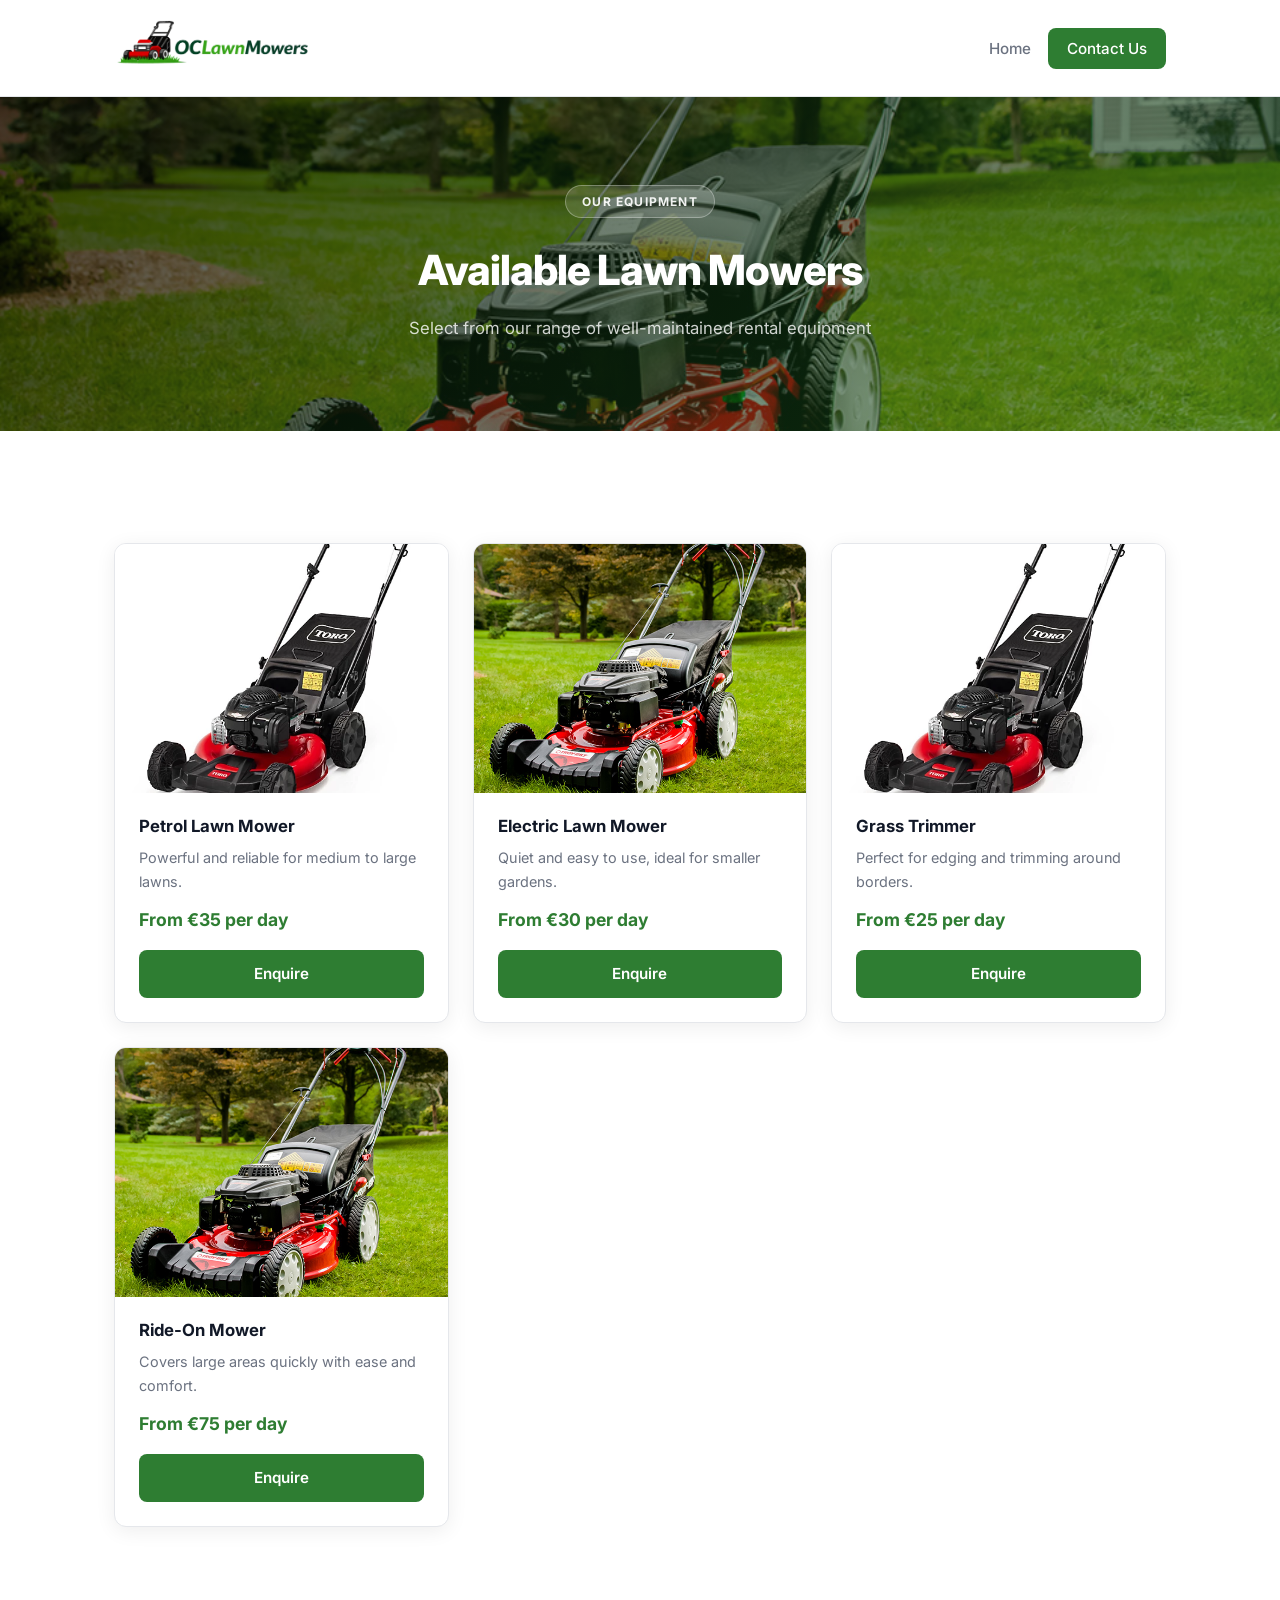
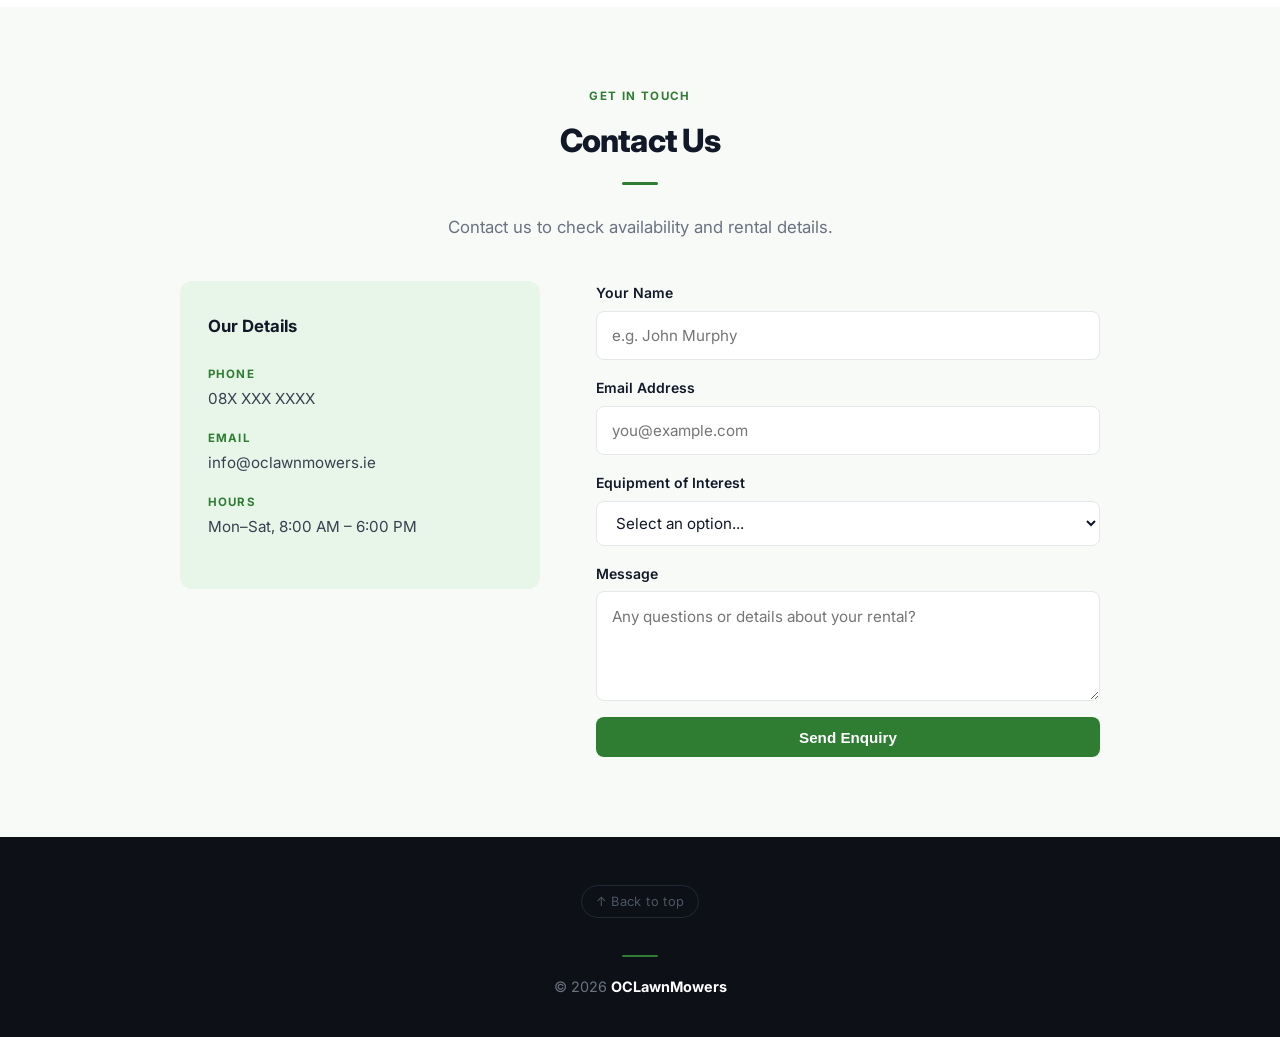
==== rentals.html @ d9d340d7 "Improve site design and rentals page UX" ====
<!DOCTYPE html>
<html lang="en">
  <head>
    <meta charset="UTF-8" />
    <meta name="viewport" content="width=device-width, initial-scale=1.0" />
    <title>Rentals | OCLawnMowers</title>
    <link rel="preconnect" href="https://fonts.googleapis.com" />
    <link rel="preconnect" href="https://fonts.gstatic.com" crossorigin />
    <link href="https://fonts.googleapis.com/css2?family=Inter:wght@400;500;600;700;800&display=swap" rel="stylesheet" />
    <link rel="stylesheet" href="style.css" />
  </head>
  <body>
    <!-- NAV -->
    <nav class="top-nav">
      <div class="nav-container">
        <div class="logo">
          <a href="index.html"><img src="images/logo.png" alt="OCLawnMowers" /></a>
        </div>
        <div class="nav-links">
          <a href="index.html">Home</a>
          <a href="#contact" class="btn nav-btn">Contact Us</a>
        </div>
        <button class="hamburger" aria-label="Toggle menu">
          <span></span>
          <span></span>
          <span></span>
        </button>
      </div>
    </nav>

    <!-- PAGE HEADER -->
    <section class="page-header">
      <span class="hero-badge">Our Equipment</span>
      <h1>Available Lawn Mowers</h1>
      <p>Select from our range of well-maintained rental equipment</p>
    </section>

    <!-- RENTAL GRID -->
    <section class="section">
      <div class="grid rentals-grid">
        <div class="card rental-card">
          <img src="images/2.jpg" alt="Petrol Lawn Mower" />
          <div class="rental-card-body">
            <h3>Petrol Lawn Mower</h3>
            <p class="rental-card-desc">Powerful and reliable for medium to large lawns.</p>
            <p class="rental-price">From €35 per day</p>
            <a href="#contact" class="btn primary full">Enquire</a>
          </div>
        </div>

        <div class="card rental-card">
          <img src="images/1.jpg" alt="Electric Lawn Mower" />
          <div class="rental-card-body">
            <h3>Electric Lawn Mower</h3>
            <p class="rental-card-desc">Quiet and easy to use, ideal for smaller gardens.</p>
            <p class="rental-price">From €30 per day</p>
            <a href="#contact" class="btn primary full">Enquire</a>
          </div>
        </div>

        <div class="card rental-card">
          <img src="images/2.jpg" alt="Grass Trimmer" />
          <div class="rental-card-body">
            <h3>Grass Trimmer</h3>
            <p class="rental-card-desc">Perfect for edging and trimming around borders.</p>
            <p class="rental-price">From €25 per day</p>
            <a href="#contact" class="btn primary full">Enquire</a>
          </div>
        </div>

        <div class="card rental-card">
          <img src="images/1.jpg" alt="Ride-On Mower" />
          <div class="rental-card-body">
            <h3>Ride-On Mower</h3>
            <p class="rental-card-desc">Covers large areas quickly with ease and comfort.</p>
            <p class="rental-price">From €75 per day</p>
            <a href="#contact" class="btn primary full">Enquire</a>
          </div>
        </div>
      </div>
    </section>

    <!-- CONTACT -->
    <div class="bg-light">
      <section class="section" id="contact">
        <span class="section-label">Get In Touch</span>
        <h2>Contact Us</h2>
        <div class="section-divider"></div>
        <p class="section-text">
          Contact us to check availability and rental details.
        </p>

        <div class="contact-grid">
          <div class="contact-info-block">
            <h3>Our Details</h3>
            <div class="contact-info-item">
              <strong>Phone</strong>
              <span>08X XXX XXXX</span>
            </div>
            <div class="contact-info-item">
              <strong>Email</strong>
              <span>info@oclawnmowers.ie</span>
            </div>
            <div class="contact-info-item">
              <strong>Hours</strong>
              <span>Mon–Sat, 8:00 AM – 6:00 PM</span>
            </div>
          </div>

          <form class="contact-form" action="#" method="post">
            <div class="form-group">
              <label for="name">Your Name</label>
              <input type="text" id="name" name="name" placeholder="e.g. John Murphy" required />
            </div>
            <div class="form-group">
              <label for="email">Email Address</label>
              <input type="email" id="email" name="email" placeholder="you@example.com" required />
            </div>
            <div class="form-group">
              <label for="equipment">Equipment of Interest</label>
              <select id="equipment" name="equipment">
                <option value="">Select an option...</option>
                <option>Petrol Lawn Mower</option>
                <option>Electric Lawn Mower</option>
                <option>Grass Trimmer</option>
                <option>Ride-On Mower</option>
              </select>
            </div>
            <div class="form-group">
              <label for="message">Message</label>
              <textarea id="message" name="message" placeholder="Any questions or details about your rental?"></textarea>
            </div>
            <button type="submit" class="btn primary">Send Enquiry</button>
          </form>
        </div>
      </section>
    </div>

    <!-- FOOTER -->
    <footer class="footer">
      <a href="#" class="footer-top-link">↑ Back to top</a>
      <div class="footer-divider"></div>
      <p>© 2026 <strong>OCLawnMowers</strong></p>
    </footer>

    <script src="script.js"></script>
  </body>
</html>
---- style.css ----
/* =========================
   RESET & BASE
========================= */
* {
  margin: 0;
  padding: 0;
  box-sizing: border-box;
}

html {
  scroll-behavior: smooth;
}

body {
  font-family: 'Inter', system-ui, -apple-system, BlinkMacSystemFont,
    "Segoe UI", Roboto, Helvetica, Arial, sans-serif;
  color: #374151;
  line-height: 1.65;
  background: #ffffff;
  -webkit-font-smoothing: antialiased;
}

/* =========================
   VARIABLES
========================= */
:root {
  --green: #2e7d32;
  --green-dark: #1b5e20;
  --green-light: #e8f5e9;
  --dark: #111827;
  --body: #374151;
  --gray: #6b7280;
  --light: #f7faf7;
  --border: #e5e7eb;
  --radius: 12px;
  --shadow: 0 4px 20px rgba(0, 0, 0, 0.07);
  --shadow-lg: 0 12px 40px rgba(0, 0, 0, 0.11);
}

/* =========================
   NAVIGATION
========================= */
.top-nav {
  background: rgba(255, 255, 255, 0.96);
  backdrop-filter: blur(8px);
  -webkit-backdrop-filter: blur(8px);
  border-bottom: 1px solid var(--border);
  position: sticky;
  top: 0;
  z-index: 100;
}

.nav-container {
  max-width: 1100px;
  margin: auto;
  padding: 0.9rem 1.5rem;
  display: flex;
  justify-content: space-between;
  align-items: center;
  position: relative;
}

.logo {
  font-size: 1.2rem;
  font-weight: 700;
  color: var(--dark);
}

.logo img {
  height: 58px;
  width: auto;
}

.nav-links {
  display: flex;
  align-items: center;
  gap: 0.25rem;
}

.nav-links a {
  text-decoration: none;
  color: var(--gray);
  font-weight: 500;
  font-size: 0.95rem;
  padding: 0.4rem 0.8rem;
  border-radius: 6px;
  transition: color 0.2s, background 0.2s;
}

.nav-links a:not(.nav-btn):hover {
  color: var(--dark);
  background: var(--light);
}

.nav-links a.nav-btn {
  color: #ffffff;
  background: var(--green);
  padding: 0.5rem 1.2rem;
  border-radius: 8px;
}

.nav-links a.nav-btn:hover {
  background: var(--green-dark);
  color: #ffffff;
  transform: translateY(-1px);
  box-shadow: 0 4px 14px rgba(46, 125, 50, 0.3);
}

/* =========================
   BUTTONS
========================= */
.btn {
  padding: 0.7rem 1.55rem;
  border-radius: 8px;
  font-weight: 600;
  font-size: 0.95rem;
  text-decoration: none;
  display: inline-block;
  border: none;
  cursor: pointer;
  transition: background 0.2s ease, transform 0.15s ease, box-shadow 0.2s ease;
}

.btn.primary {
  background: var(--green);
  color: #ffffff;
}

.btn.secondary {
  background: transparent;
  color: #ffffff;
  border: 2px solid rgba(255, 255, 255, 0.65);
}

.nav-btn {
  background: var(--green);
  color: #ffffff;
}

.btn.primary:hover,
.nav-btn:hover {
  background: var(--green-dark);
  transform: translateY(-1px);
  box-shadow: 0 4px 16px rgba(46, 125, 50, 0.35);
}

.btn.secondary:hover {
  background: rgba(255, 255, 255, 0.12);
  border-color: #ffffff;
  transform: translateY(-1px);
}

/* =========================
   HERO
========================= */
.hero {
  background: linear-gradient(135deg, rgba(0, 0, 0, 0.65) 0%, rgba(27, 94, 32, 0.52) 100%),
    url("images/1.jpg") center / cover no-repeat;
  color: #ffffff;
  padding: 8rem 1.5rem;
}

.hero-content {
  max-width: 740px;
  margin: auto;
  text-align: center;
}

.hero-badge {
  display: inline-block;
  background: rgba(255, 255, 255, 0.14);
  border: 1px solid rgba(255, 255, 255, 0.3);
  color: rgba(255, 255, 255, 0.92);
  font-size: 0.75rem;
  font-weight: 700;
  letter-spacing: 0.1em;
  text-transform: uppercase;
  padding: 0.35rem 1rem;
  border-radius: 100px;
  margin-bottom: 1.4rem;
}

.hero h1 {
  font-size: 3rem;
  font-weight: 800;
  line-height: 1.18;
  margin-bottom: 1.1rem;
  letter-spacing: -0.025em;
}

.hero p {
  font-size: 1.15rem;
  margin-bottom: 2.25rem;
  color: rgba(255, 255, 255, 0.82);
  max-width: 540px;
  margin-left: auto;
  margin-right: auto;
}

.hero-actions {
  display: flex;
  justify-content: center;
  gap: 1rem;
  flex-wrap: wrap;
}

/* =========================
   SECTIONS
========================= */
.section {
  padding: 5rem 1.5rem;
  max-width: 1100px;
  margin: auto;
}

.section h2 {
  text-align: center;
  font-size: 2rem;
  font-weight: 800;
  color: var(--dark);
  margin-bottom: 0;
  letter-spacing: -0.025em;
}

.section-label {
  display: block;
  text-align: center;
  font-size: 0.72rem;
  font-weight: 700;
  letter-spacing: 0.12em;
  text-transform: uppercase;
  color: var(--green);
  margin-bottom: 0.6rem;
}

.section-divider {
  width: 36px;
  height: 3px;
  background: var(--green);
  border-radius: 2px;
  margin: 0.85rem auto 1.75rem;
}

.section-text {
  max-width: 620px;
  margin: 0 auto;
  text-align: center;
  color: var(--gray);
  font-size: 1.05rem;
  line-height: 1.7;
}

/* =========================
   ABOUT SECTION
========================= */
.about-inner {
  display: grid;
  grid-template-columns: 1fr 1fr;
  gap: 4.5rem;
  align-items: center;
  margin-top: 3rem;
}

.about-text p {
  color: var(--gray);
  font-size: 1.05rem;
  margin-bottom: 1.25rem;
  line-height: 1.75;
}

.about-image img {
  width: 100%;
  border-radius: var(--radius);
  display: block;
  box-shadow: var(--shadow-lg);
  aspect-ratio: 4 / 3;
  object-fit: cover;
}

/* =========================
   GRID & CARDS
========================= */
.grid {
  display: grid;
  grid-template-columns: repeat(auto-fit, minmax(240px, 1fr));
  gap: 1.5rem;
  margin-top: 2rem;
}

.card {
  background: #ffffff;
  padding: 1.75rem;
  border-radius: var(--radius);
  box-shadow: var(--shadow);
  border: 1px solid var(--border);
}

.card h3 {
  margin-bottom: 0.5rem;
  color: var(--dark);
  font-weight: 700;
}

/* =========================
   WHY CHOOSE CARDS
========================= */
.why-grid {
  margin-top: 2.5rem;
}

.why-card {
  text-align: center;
  padding: 2.5rem 1.5rem;
  transition: transform 0.25s ease, box-shadow 0.25s ease;
}

.why-icon-wrap {
  width: 72px;
  height: 72px;
  background: var(--green-light);
  border-radius: 50%;
  display: flex;
  align-items: center;
  justify-content: center;
  margin: 0 auto 1.25rem;
}

.why-card img {
  width: 34px;
  height: 34px;
}

.why-card p {
  font-weight: 600;
  color: var(--dark);
  font-size: 0.95rem;
}

.why-card:hover {
  transform: translateY(-6px);
  box-shadow: var(--shadow-lg);
}

/* =========================
   FEATURES LIST
========================= */
.features {
  max-width: 600px;
  margin: auto;
  list-style: none;
}

.features li {
  text-align: center;
  padding: 0.5rem 0;
}

/* =========================
   CONTACT
========================= */
.contact {
  text-align: center;
  color: var(--gray);
}

.contact p {
  margin-bottom: 0.5rem;
}

/* =========================
   FOOTER
========================= */
.footer {
  background: #0d1117;
  color: #6b7280;
  text-align: center;
  padding: 3rem 1.5rem 2rem;
  font-size: 0.9rem;
}

.footer strong {
  color: #ffffff;
}

.footer p {
  margin-bottom: 0.4rem;
}

.footer-divider {
  width: 36px;
  height: 2px;
  background: var(--green);
  border-radius: 2px;
  margin: 1.1rem auto;
}

/* =========================
   RENTALS PAGE
========================= */
.page-header {
  text-align: center;
  padding: 5.5rem 1.5rem;
  background: linear-gradient(135deg, rgba(0, 0, 0, 0.65) 0%, rgba(27, 94, 32, 0.52) 100%),
    url("images/1.jpg") center / cover no-repeat;
  color: #ffffff;
}

.page-header .hero-badge {
  margin-bottom: 1.1rem;
}

.page-header h1 {
  font-size: 2.6rem;
  font-weight: 800;
  margin-bottom: 0.65rem;
  color: #ffffff;
  letter-spacing: -0.025em;
}

.page-header p {
  color: rgba(255, 255, 255, 0.8);
  font-size: 1.05rem;
}

.filter-bar {
  display: flex;
  justify-content: center;
  gap: 0.6rem;
  padding: 2rem 1.5rem;
  flex-wrap: wrap;
}

.filter-bar button {
  padding: 0.45rem 1.1rem;
  border: 1.5px solid var(--border);
  background: #ffffff;
  border-radius: 100px;
  font-weight: 600;
  font-size: 0.875rem;
  cursor: pointer;
  color: var(--gray);
  transition: all 0.2s;
  font-family: inherit;
}

.filter-bar button:hover {
  border-color: var(--green);
  color: var(--green);
  background: var(--green-light);
}

.rentals-grid {
  grid-template-columns: repeat(auto-fill, minmax(260px, 1fr));
}

.rental-card {
  display: flex;
  flex-direction: column;
  padding: 0;
  overflow: hidden;
  transition: transform 0.25s ease, box-shadow 0.25s ease;
}

.rental-card:hover {
  transform: translateY(-5px);
  box-shadow: var(--shadow-lg);
}

.rental-card img {
  width: 100%;
  aspect-ratio: 4 / 3;
  object-fit: cover;
  display: block;
}

.rental-card-body {
  padding: 1.25rem 1.5rem 1.5rem;
  display: flex;
  flex-direction: column;
  flex: 1;
}

.rental-card h3 {
  font-size: 1.05rem;
  margin-bottom: 0.3rem;
}

.rental-card-desc {
  color: var(--gray);
  font-size: 0.9rem;
  margin-bottom: 0.75rem;
  flex: 1;
}

.rental-price {
  font-weight: 700;
  font-size: 1.1rem;
  color: var(--green);
  margin-bottom: 1rem;
}

.btn.full {
  width: 100%;
  text-align: center;
}

/* =========================
   BACKGROUND WRAPPERS
========================= */
.bg-light {
  background: var(--light);
}

/* =========================
   CONTACT FORM
========================= */
.contact-grid {
  display: grid;
  grid-template-columns: 1fr 1.4fr;
  gap: 3.5rem;
  max-width: 920px;
  margin: 2.5rem auto 0;
  text-align: left;
  align-items: start;
}

.contact-info-block {
  background: var(--green-light);
  border-radius: var(--radius);
  padding: 2rem 1.75rem;
}

.contact-info-block h3 {
  color: var(--dark);
  font-size: 1.05rem;
  font-weight: 700;
  margin-bottom: 1.5rem;
}

.contact-info-item {
  display: flex;
  flex-direction: column;
  margin-bottom: 1.1rem;
}

.contact-info-item strong {
  font-size: 0.72rem;
  text-transform: uppercase;
  letter-spacing: 0.1em;
  color: var(--green);
  font-weight: 700;
  margin-bottom: 0.15rem;
}

.contact-info-item span {
  color: var(--body);
  font-size: 0.95rem;
}

.contact-form {
  display: flex;
  flex-direction: column;
  gap: 1rem;
}

.form-group {
  display: flex;
  flex-direction: column;
  gap: 0.4rem;
}

.form-group label {
  font-weight: 600;
  font-size: 0.875rem;
  color: var(--dark);
}

.form-group input,
.form-group textarea,
.form-group select {
  padding: 0.7rem 0.95rem;
  border: 1.5px solid var(--border);
  border-radius: 8px;
  font: inherit;
  font-size: 0.95rem;
  outline: none;
  transition: border-color 0.2s, box-shadow 0.2s;
  background: #fff;
  color: var(--dark);
}

.form-group input:focus,
.form-group textarea:focus,
.form-group select:focus {
  border-color: var(--green);
  box-shadow: 0 0 0 3px rgba(46, 125, 50, 0.12);
}

.form-group textarea {
  resize: vertical;
  min-height: 110px;
}

/* =========================
   HAMBURGER MENU
========================= */
.hamburger {
  display: none;
  flex-direction: column;
  justify-content: center;
  gap: 5px;
  cursor: pointer;
  background: none;
  border: none;
  padding: 0.4rem;
}

.hamburger span {
  display: block;
  width: 24px;
  height: 2px;
  background: var(--dark);
  border-radius: 2px;
  transition: all 0.3s ease;
}

.hamburger.open span:nth-child(1) {
  transform: translateY(7px) rotate(45deg);
}

.hamburger.open span:nth-child(2) {
  opacity: 0;
}

.hamburger.open span:nth-child(3) {
  transform: translateY(-7px) rotate(-45deg);
}

/* =========================
   FOOTER TOP LINK
========================= */
.footer-top-link {
  display: inline-block;
  margin-bottom: 1.25rem;
  color: #4b5563;
  text-decoration: none;
  font-size: 0.8rem;
  transition: color 0.2s, border-color 0.2s;
  border: 1px solid #1f2937;
  padding: 0.3rem 0.85rem;
  border-radius: 100px;
  letter-spacing: 0.03em;
}

.footer-top-link:hover {
  color: #ffffff;
  border-color: #374151;
}

/* =========================
   RESPONSIVE
========================= */
@media (max-width: 900px) {
  .about-inner {
    grid-template-columns: 1fr;
    gap: 2.5rem;
  }

  .about-image {
    order: -1;
  }
}

@media (max-width: 768px) {
  .hero {
    padding: 5rem 1.25rem;
  }

  .hero h1 {
    font-size: 2.1rem;
  }

  .section {
    padding: 3.5rem 1.25rem;
  }

  .section h2 {
    font-size: 1.7rem;
  }

  .hamburger {
    display: flex;
  }

  .nav-links {
    display: none;
    position: absolute;
    top: 100%;
    left: 0;
    right: 0;
    background: #ffffff;
    padding: 1rem 1.5rem;
    flex-direction: column;
    align-items: flex-start;
    gap: 0.35rem;
    border-bottom: 1px solid var(--border);
    box-shadow: 0 8px 24px rgba(0, 0, 0, 0.08);
  }

  .nav-links a {
    width: 100%;
  }

  .nav-links.open {
    display: flex;
  }

  .contact-grid {
    grid-template-columns: 1fr;
    gap: 2rem;
  }

  .page-header h1 {
    font-size: 2rem;
  }

  .page-header {
    padding: 4rem 1.25rem;
  }
}
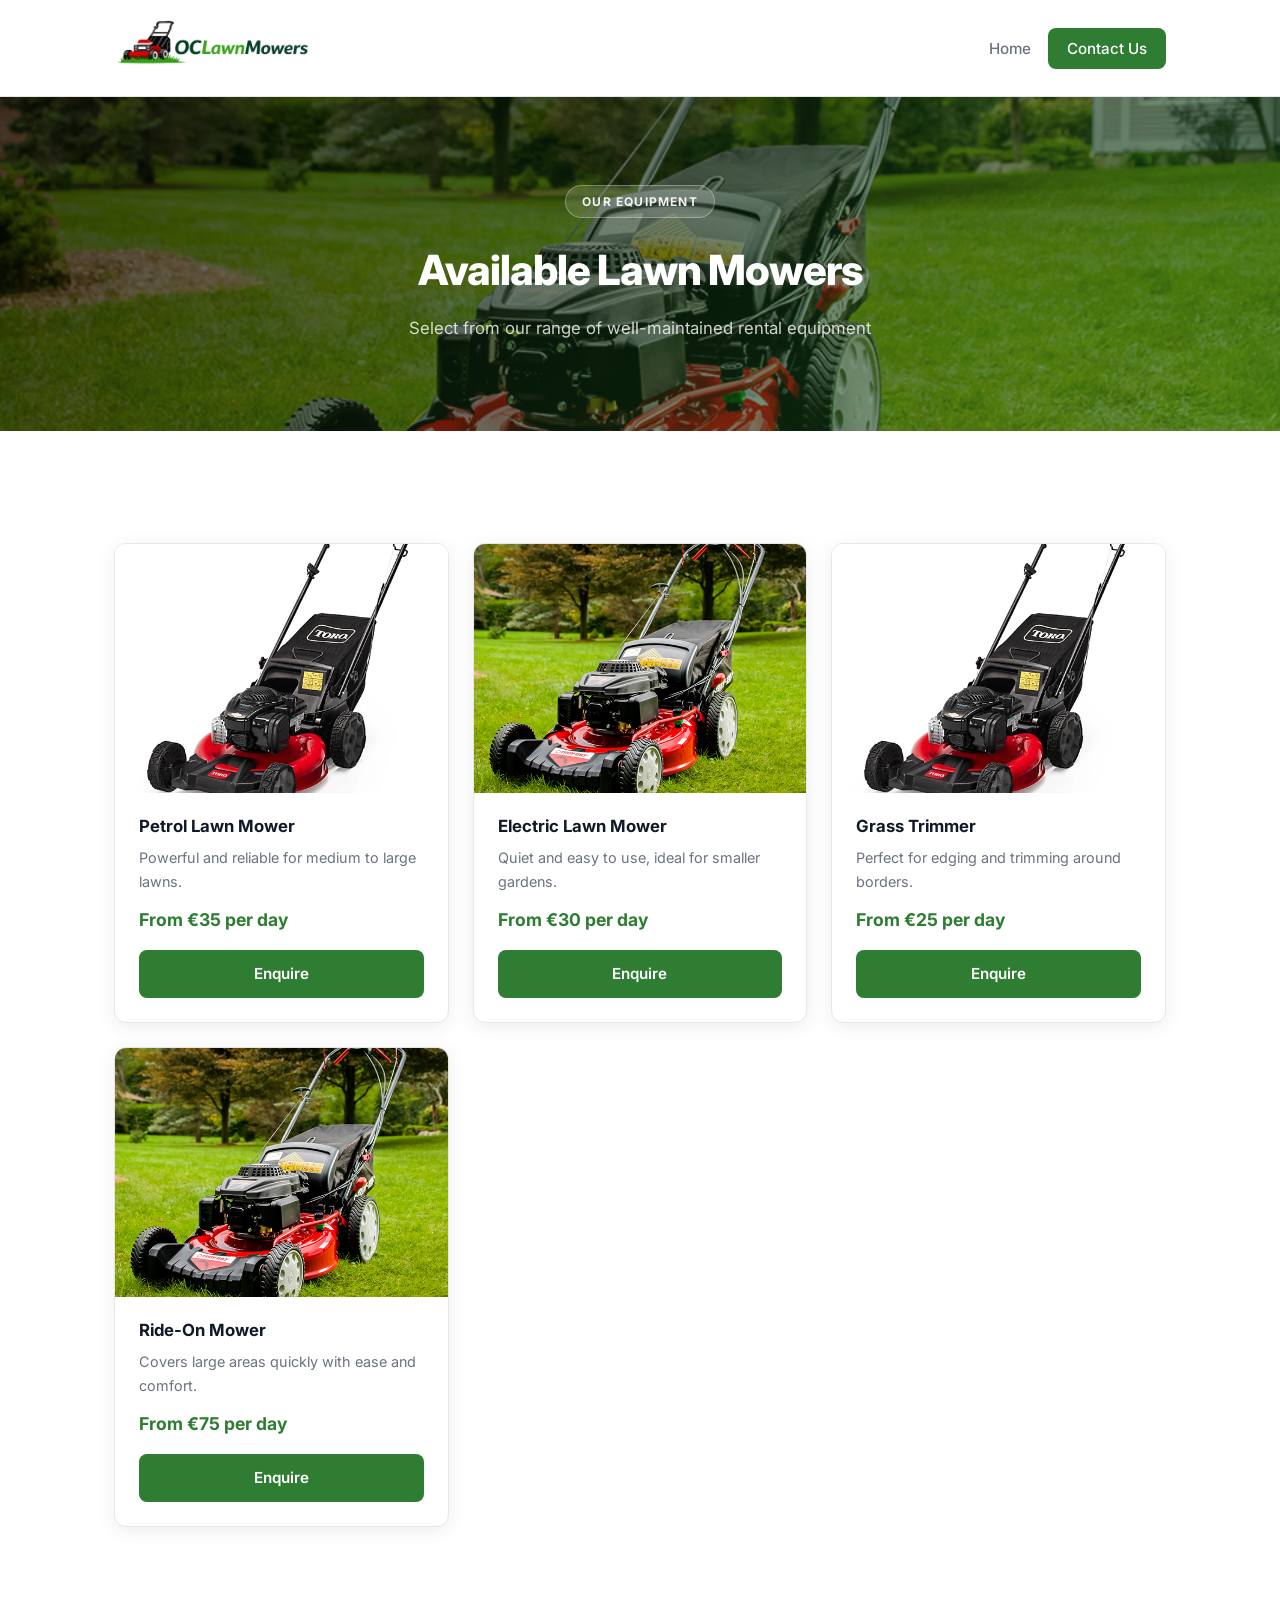
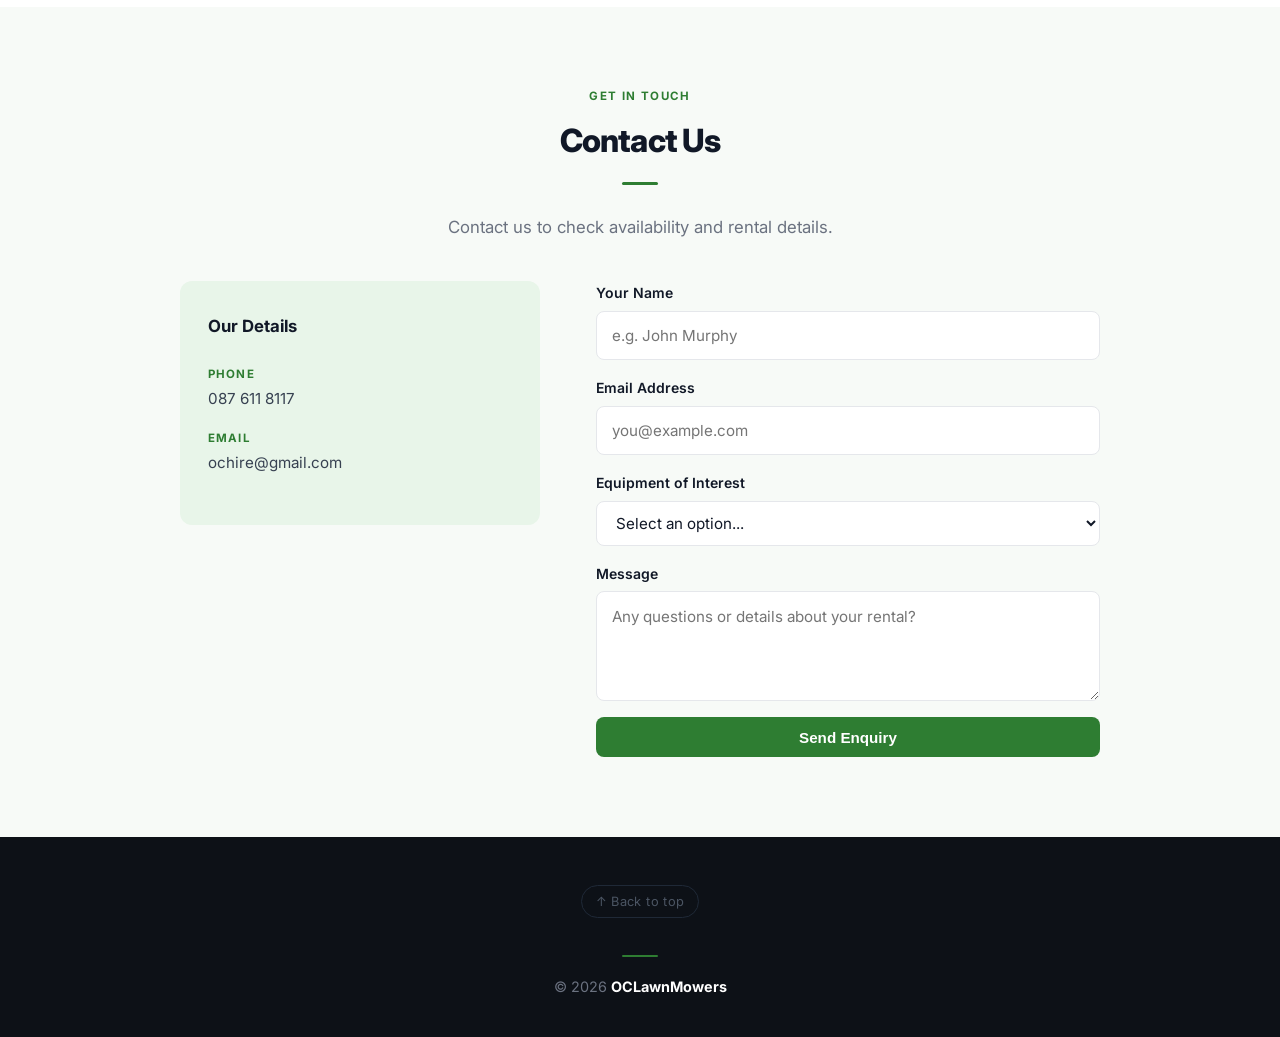
==== commit 397d9eee: "Add favicon, fix tab titles, real contact details, Formspree form integration" ====
--- a/rentals.html
+++ b/rentals.html
@@ -3,7 +3,8 @@
   <head>
     <meta charset="UTF-8" />
     <meta name="viewport" content="width=device-width, initial-scale=1.0" />
-    <title>Rentals | OCLawnMowers</title>
+    <title>Rentals | OC Lawn Mowers</title>
+    <link rel="icon" type="image/png" href="images/tab_logo.png" />
     <link rel="preconnect" href="https://fonts.googleapis.com" />
     <link rel="preconnect" href="https://fonts.gstatic.com" crossorigin />
     <link href="https://fonts.googleapis.com/css2?family=Inter:wght@400;500;600;700;800&display=swap" rel="stylesheet" />
@@ -95,15 +96,11 @@
             <h3>Our Details</h3>
             <div class="contact-info-item">
               <strong>Phone</strong>
-              <span>08X XXX XXXX</span>
+              <span><a href="tel:0876118117" style="color:inherit;text-decoration:none;">087 611 8117</a></span>
             </div>
             <div class="contact-info-item">
               <strong>Email</strong>
-              <span>info@oclawnmowers.ie</span>
-            </div>
-            <div class="contact-info-item">
-              <strong>Hours</strong>
-              <span>Mon–Sat, 8:00 AM – 6:00 PM</span>
+              <span><a href="mailto:ochire@gmail.com" style="color:inherit;text-decoration:none;">ochire@gmail.com</a></span>
             </div>
           </div>
 
--- a/style.css
+++ b/style.css
@@ -317,7 +317,8 @@
 .why-icon-wrap {
   width: 72px;
   height: 72px;
-  background: var(--green-light);
+  background: transparent;
+  border: 2px solid var(--green);
   border-radius: 50%;
   display: flex;
   align-items: center;
@@ -728,3 +729,28 @@
     padding: 4rem 1.25rem;
   }
 }
+
+/* =========================
+   SCROLL ANIMATIONS
+========================= */
+@keyframes fadeInUp {
+  from {
+    opacity: 0;
+    transform: translateY(40px);
+  }
+  to {
+    opacity: 1;
+    transform: translateY(0);
+  }
+}
+
+.scroll-fade {
+  opacity: 0;
+  transform: translateY(40px);
+  transition: opacity 0.7s cubic-bezier(0.25, 0.46, 0.45, 0.94), transform 0.7s cubic-bezier(0.25, 0.46, 0.45, 0.94);
+}
+
+.scroll-fade.visible {
+  opacity: 1;
+  transform: translateY(0);
+}
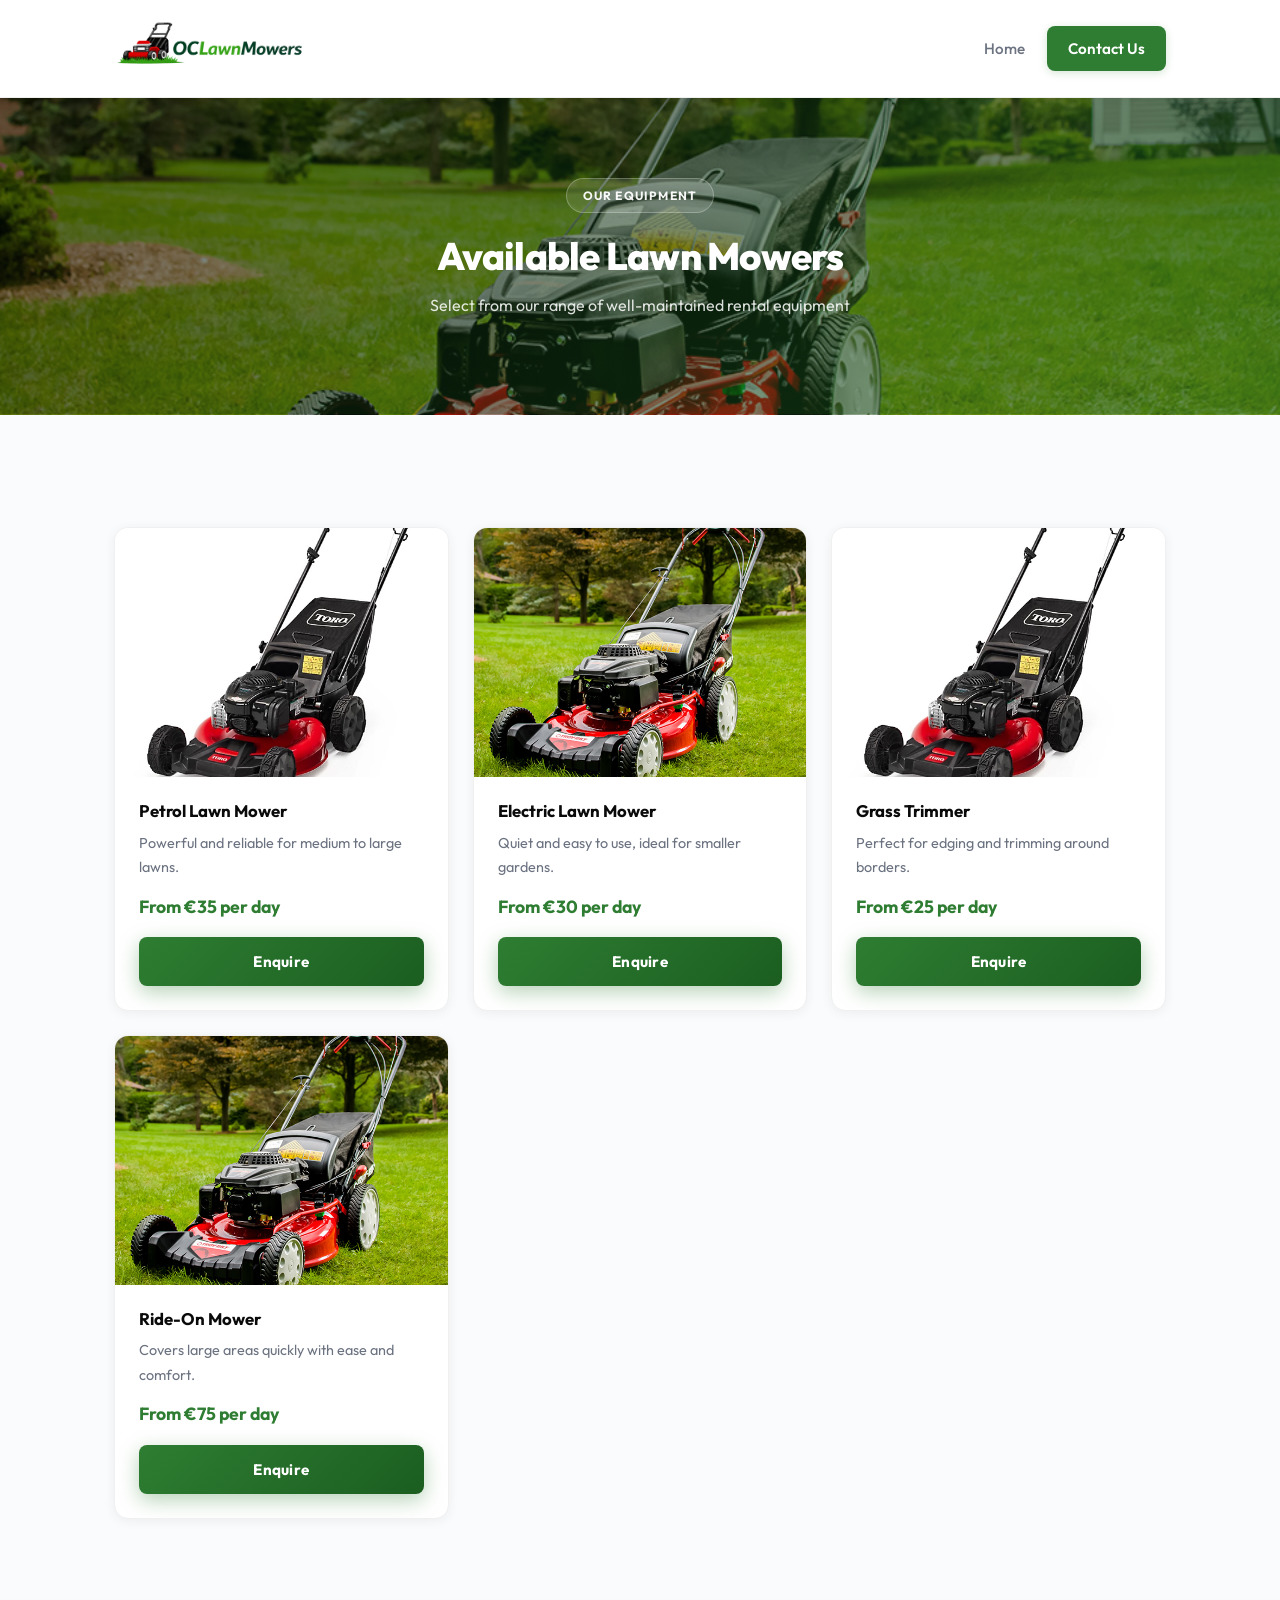
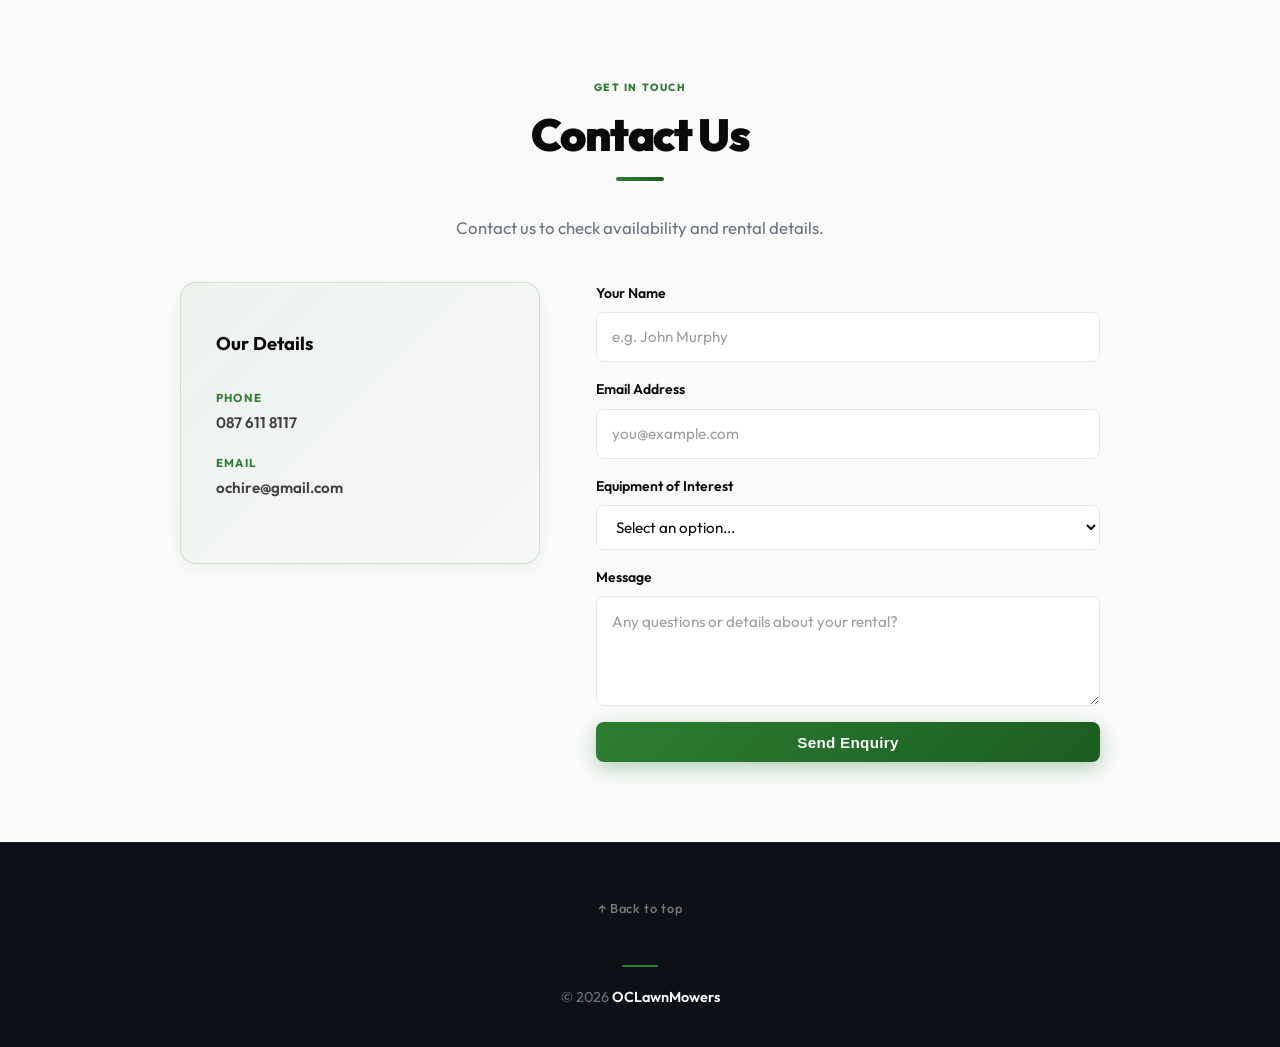
==== commit 69065207: "Integrated Taste Skill and fixed UI" ====
--- a/rentals.html
+++ b/rentals.html
@@ -7,7 +7,7 @@
     <link rel="icon" type="image/png" href="images/tab_logo.png" />
     <link rel="preconnect" href="https://fonts.googleapis.com" />
     <link rel="preconnect" href="https://fonts.gstatic.com" crossorigin />
-    <link href="https://fonts.googleapis.com/css2?family=Inter:wght@400;500;600;700;800&display=swap" rel="stylesheet" />
+    <link href="https://fonts.googleapis.com/css2?family=Outfit:wght@400;500;600;700;800&display=swap" rel="stylesheet" />
     <link rel="stylesheet" href="style.css" />
   </head>
   <body>
--- a/style.css
+++ b/style.css
@@ -12,12 +12,12 @@
 }
 
 body {
-  font-family: 'Inter', system-ui, -apple-system, BlinkMacSystemFont,
-    "Segoe UI", Roboto, Helvetica, Arial, sans-serif;
-  color: #374151;
-  line-height: 1.65;
-  background: #ffffff;
+  font-family: 'Outfit', -apple-system, BlinkMacSystemFont, 'Segoe UI', Roboto, sans-serif;
+  color: #1a1a1a;
+  line-height: 1.7;
+  background: #fafbfc;
   -webkit-font-smoothing: antialiased;
+  -moz-osx-font-smoothing: grayscale;
 }
 
 /* =========================
@@ -26,34 +26,35 @@
 :root {
   --green: #2e7d32;
   --green-dark: #1b5e20;
-  --green-light: #e8f5e9;
-  --dark: #111827;
-  --body: #374151;
+  --green-light: #f0f7f0;
+  --dark: #0a0a0a;
+  --body: #3f3f3f;
   --gray: #6b7280;
-  --light: #f7faf7;
+  --light: #fafafa;
   --border: #e5e7eb;
   --radius: 12px;
-  --shadow: 0 4px 20px rgba(0, 0, 0, 0.07);
-  --shadow-lg: 0 12px 40px rgba(0, 0, 0, 0.11);
+  --shadow: 0 2px 8px rgba(0, 0, 0, 0.05);
+  --shadow-lg: 0 8px 16px rgba(0, 0, 0, 0.08);
 }
 
 /* =========================
    NAVIGATION
 ========================= */
 .top-nav {
-  background: rgba(255, 255, 255, 0.96);
-  backdrop-filter: blur(8px);
-  -webkit-backdrop-filter: blur(8px);
-  border-bottom: 1px solid var(--border);
+  background: rgba(255, 255, 255, 0.97);
+  backdrop-filter: blur(12px);
+  -webkit-backdrop-filter: blur(12px);
+  border-bottom: 1px solid rgba(0, 0, 0, 0.06);
   position: sticky;
   top: 0;
   z-index: 100;
+  box-shadow: 0 2px 8px rgba(0, 0, 0, 0.04);
 }
 
 .nav-container {
   max-width: 1100px;
   margin: auto;
-  padding: 0.9rem 1.5rem;
+  padding: 1rem 1.5rem;
   display: flex;
   justify-content: space-between;
   align-items: center;
@@ -61,20 +62,21 @@
 }
 
 .logo {
-  font-size: 1.2rem;
-  font-weight: 700;
+  font-size: 1.15rem;
+  font-weight: 800;
   color: var(--dark);
+  letter-spacing: -0.5px;
 }
 
 .logo img {
-  height: 58px;
+  height: 56px;
   width: auto;
 }
 
 .nav-links {
   display: flex;
   align-items: center;
-  gap: 0.25rem;
+  gap: 0.5rem;
 }
 
 .nav-links a {
@@ -82,7 +84,7 @@
   color: var(--gray);
   font-weight: 500;
   font-size: 0.95rem;
-  padding: 0.4rem 0.8rem;
+  padding: 0.5rem 0.9rem;
   border-radius: 6px;
   transition: color 0.2s, background 0.2s;
 }
@@ -95,22 +97,24 @@
 .nav-links a.nav-btn {
   color: #ffffff;
   background: var(--green);
-  padding: 0.5rem 1.2rem;
+  padding: 0.6rem 1.3rem;
   border-radius: 8px;
+  font-weight: 600;
+  box-shadow: 0 2px 8px rgba(46, 125, 50, 0.2);
 }
 
 .nav-links a.nav-btn:hover {
   background: var(--green-dark);
   color: #ffffff;
   transform: translateY(-1px);
-  box-shadow: 0 4px 14px rgba(46, 125, 50, 0.3);
+  box-shadow: 0 4px 12px rgba(46, 125, 50, 0.25);
 }
 
 /* =========================
    BUTTONS
 ========================= */
 .btn {
-  padding: 0.7rem 1.55rem;
+  padding: 0.7rem 1.5rem;
   border-radius: 8px;
   font-weight: 600;
   font-size: 0.95rem;
@@ -118,18 +122,22 @@
   display: inline-block;
   border: none;
   cursor: pointer;
-  transition: background 0.2s ease, transform 0.15s ease, box-shadow 0.2s ease;
+  transition: all 0.2s ease;
 }
 
 .btn.primary {
-  background: var(--green);
-  color: #ffffff;
+  background: linear-gradient(135deg, var(--green), var(--green-dark));
+  color: #ffffff;
+  box-shadow: 0 6px 20px rgba(46, 125, 50, 0.35);
+  font-weight: 700;
+  letter-spacing: 0.3px;
 }
 
 .btn.secondary {
   background: transparent;
   color: #ffffff;
-  border: 2px solid rgba(255, 255, 255, 0.65);
+  border: 2px solid rgba(255, 255, 255, 0.8);
+  backdrop-filter: blur(4px);
 }
 
 .nav-btn {
@@ -139,13 +147,13 @@
 
 .btn.primary:hover,
 .nav-btn:hover {
-  background: var(--green-dark);
-  transform: translateY(-1px);
-  box-shadow: 0 4px 16px rgba(46, 125, 50, 0.35);
+  background: linear-gradient(135deg, #388e3c, var(--green-dark));
+  transform: translateY(-2px);
+  box-shadow: 0 8px 28px rgba(46, 125, 50, 0.4);
 }
 
 .btn.secondary:hover {
-  background: rgba(255, 255, 255, 0.12);
+  background: rgba(255, 255, 255, 0.15);
   border-color: #ffffff;
   transform: translateY(-1px);
 }
@@ -154,47 +162,58 @@
    HERO
 ========================= */
 .hero {
-  background: linear-gradient(135deg, rgba(0, 0, 0, 0.65) 0%, rgba(27, 94, 32, 0.52) 100%),
-    url("images/1.jpg") center / cover no-repeat;
-  color: #ffffff;
-  padding: 8rem 1.5rem;
+  background-color: #1b5e20;
+  background-image: linear-gradient(135deg, rgba(0, 0, 0, 0.5) 0%, rgba(27, 94, 32, 0.6) 100%),
+    url("./images/1.jpg");
+  background-size: cover;
+  background-position: center;
+  background-repeat: no-repeat;
+  color: white;
+  padding: 8rem 1.5rem 9rem;
+  position: relative;
+  min-height: 500px;
 }
 
 .hero-content {
-  max-width: 740px;
+  max-width: 760px;
   margin: auto;
   text-align: center;
+  position: relative;
+  z-index: 2;
 }
 
 .hero-badge {
   display: inline-block;
-  background: rgba(255, 255, 255, 0.14);
-  border: 1px solid rgba(255, 255, 255, 0.3);
-  color: rgba(255, 255, 255, 0.92);
+  background: rgba(255, 255, 255, 0.12);
+  border: 1px solid rgba(255, 255, 255, 0.25);
+  color: rgba(255, 255, 255, 0.95) !important;
   font-size: 0.75rem;
   font-weight: 700;
   letter-spacing: 0.1em;
   text-transform: uppercase;
-  padding: 0.35rem 1rem;
+  padding: 0.4rem 1rem;
   border-radius: 100px;
-  margin-bottom: 1.4rem;
+  margin-bottom: 1.5rem;
 }
 
 .hero h1 {
-  font-size: 3rem;
-  font-weight: 800;
-  line-height: 1.18;
-  margin-bottom: 1.1rem;
-  letter-spacing: -0.025em;
+  font-size: 3.5rem;
+  font-weight: 900;
+  line-height: 1.15;
+  margin-bottom: 1.5rem;
+  letter-spacing: -0.035em;
+  color: #ffffff !important;
 }
 
 .hero p {
-  font-size: 1.15rem;
-  margin-bottom: 2.25rem;
-  color: rgba(255, 255, 255, 0.82);
-  max-width: 540px;
+  font-size: 1.2rem;
+  margin-bottom: 2.5rem;
+  color: rgba(255, 255, 255, 0.9) !important;
+  max-width: 580px;
   margin-left: auto;
   margin-right: auto;
+  font-weight: 400;
+  line-height: 1.8;
 }
 
 .hero-actions {
@@ -215,30 +234,31 @@
 
 .section h2 {
   text-align: center;
-  font-size: 2rem;
-  font-weight: 800;
+  font-size: 2.8rem;
+  font-weight: 900;
   color: var(--dark);
-  margin-bottom: 0;
-  letter-spacing: -0.025em;
+  margin-bottom: 0.5rem;
+  letter-spacing: -0.035em;
+  line-height: 1.15;
 }
 
 .section-label {
   display: block;
   text-align: center;
-  font-size: 0.72rem;
-  font-weight: 700;
-  letter-spacing: 0.12em;
+  font-size: 0.65rem;
+  font-weight: 800;
+  letter-spacing: 0.15em;
   text-transform: uppercase;
   color: var(--green);
-  margin-bottom: 0.6rem;
+  margin-bottom: 0.8rem;
 }
 
 .section-divider {
-  width: 36px;
-  height: 3px;
-  background: var(--green);
+  width: 48px;
+  height: 4px;
+  background: linear-gradient(90deg, var(--green), var(--green-dark));
   border-radius: 2px;
-  margin: 0.85rem auto 1.75rem;
+  margin: 1rem auto 2rem;
 }
 
 .section-text {
@@ -247,7 +267,7 @@
   text-align: center;
   color: var(--gray);
   font-size: 1.05rem;
-  line-height: 1.7;
+  line-height: 1.75;
 }
 
 /* =========================
@@ -256,25 +276,33 @@
 .about-inner {
   display: grid;
   grid-template-columns: 1fr 1fr;
-  gap: 4.5rem;
+  gap: 5rem;
   align-items: center;
-  margin-top: 3rem;
+  margin-top: 3.5rem;
 }
 
 .about-text p {
-  color: var(--gray);
-  font-size: 1.05rem;
-  margin-bottom: 1.25rem;
-  line-height: 1.75;
+  color: #555;
+  font-size: 1.1rem;
+  margin-bottom: 1.5rem;
+  line-height: 1.85;
+  font-weight: 400;
 }
 
 .about-image img {
   width: 100%;
-  border-radius: var(--radius);
+  border-radius: 18px;
   display: block;
-  box-shadow: var(--shadow-lg);
+  box-shadow: 0 20px 50px rgba(0, 0, 0, 0.15);
   aspect-ratio: 4 / 3;
   object-fit: cover;
+  border: 1px solid rgba(46, 125, 50, 0.12);
+  transition: all 0.4s ease;
+}
+
+.about-image:hover img {
+  transform: scale(1.01);
+  box-shadow: 0 20px 50px rgba(46, 125, 50, 0.15);
 }
 
 /* =========================
@@ -289,57 +317,82 @@
 
 .card {
   background: #ffffff;
-  padding: 1.75rem;
-  border-radius: var(--radius);
-  box-shadow: var(--shadow);
-  border: 1px solid var(--border);
+  padding: 2rem;
+  border-radius: 14px;
+  box-shadow: 0 2px 12px rgba(0, 0, 0, 0.06);
+  border: 1px solid #f0f0f0;
+  transition: all 0.3s ease;
+}
+
+.card:hover {
+  transform: translateY(-2px);
+  box-shadow: 0 8px 24px rgba(0, 0, 0, 0.12);
+  border-color: rgba(46, 125, 50, 0.15);
 }
 
 .card h3 {
-  margin-bottom: 0.5rem;
+  margin-bottom: 0.75rem;
   color: var(--dark);
   font-weight: 700;
+  font-size: 1.1rem;
 }
 
 /* =========================
    WHY CHOOSE CARDS
 ========================= */
 .why-grid {
+  display: grid;
+  grid-template-columns: repeat(4, 1fr);
+  gap: 1.5rem;
   margin-top: 2.5rem;
 }
 
 .why-card {
   text-align: center;
-  padding: 2.5rem 1.5rem;
-  transition: transform 0.25s ease, box-shadow 0.25s ease;
+  padding: 2.5rem 2rem;
+  background: #ffffff;
+  border: 1.5px solid #f0f0f0;
+  border-radius: 14px;
+  box-shadow: 0 2px 12px rgba(0, 0, 0, 0.05);
+  transition: all 0.3s ease;
 }
 
 .why-icon-wrap {
-  width: 72px;
-  height: 72px;
-  background: transparent;
-  border: 2px solid var(--green);
-  border-radius: 50%;
+  width: 80px;
+  height: 80px;
+  background: linear-gradient(135deg, rgba(46, 125, 50, 0.08), rgba(46, 125, 50, 0.04));
+  border: 2px solid rgba(46, 125, 50, 0.2);
+  border-radius: 16px;
   display: flex;
   align-items: center;
   justify-content: center;
-  margin: 0 auto 1.25rem;
-}
-
-.why-card img {
-  width: 34px;
-  height: 34px;
+  margin: 0 auto 1.5rem;
+  transition: all 0.3s ease;
+}
+
+.why-card i {
+  font-size: 2rem;
+  color: var(--green);
+  line-height: 1;
 }
 
 .why-card p {
   font-weight: 600;
   color: var(--dark);
-  font-size: 0.95rem;
+  font-size: 1rem;
+  line-height: 1.5;
 }
 
 .why-card:hover {
   transform: translateY(-6px);
-  box-shadow: var(--shadow-lg);
+  box-shadow: 0 16px 40px rgba(46, 125, 50, 0.2);
+  border-color: rgba(46, 125, 50, 0.3);
+}
+
+.why-card:hover .why-icon-wrap {
+  background: linear-gradient(135deg, rgba(46, 125, 50, 0.2), rgba(46, 125, 50, 0.1));
+  border-color: var(--green);
+  transform: scale(1.12) rotate(2deg);
 }
 
 /* =========================
@@ -372,27 +425,30 @@
    FOOTER
 ========================= */
 .footer {
-  background: #0d1117;
-  color: #6b7280;
-  text-align: center;
-  padding: 3rem 1.5rem 2rem;
+  background: var(--dark);
+  color: #a0a0a0;
+  text-align: center;
+  padding: 4rem 1.5rem 2.5rem;
   font-size: 0.9rem;
+  border-top: 1px solid rgba(255, 255, 255, 0.05);
 }
 
 .footer strong {
-  color: #ffffff;
+  color: #e8e8e8;
+  font-weight: 600;
 }
 
 .footer p {
-  margin-bottom: 0.4rem;
+  margin-bottom: 0.5rem;
+  line-height: 1.7;
 }
 
 .footer-divider {
-  width: 36px;
+  width: 40px;
   height: 2px;
-  background: var(--green);
+  background: linear-gradient(90deg, var(--green), var(--green-dark));
   border-radius: 2px;
-  margin: 1.1rem auto;
+  margin: 1.5rem auto;
 }
 
 /* =========================
@@ -526,16 +582,18 @@
 }
 
 .contact-info-block {
-  background: var(--green-light);
-  border-radius: var(--radius);
-  padding: 2rem 1.75rem;
+  background: linear-gradient(135deg, rgba(46, 125, 50, 0.06), rgba(46, 125, 50, 0.02));
+  border-radius: 16px;
+  padding: 2.8rem 2.2rem;
+  border: 1.5px solid rgba(46, 125, 50, 0.18);
+  box-shadow: 0 4px 16px rgba(46, 125, 50, 0.08);
 }
 
 .contact-info-block h3 {
   color: var(--dark);
-  font-size: 1.05rem;
+  font-size: 1.15rem;
   font-weight: 700;
-  margin-bottom: 1.5rem;
+  margin-bottom: 1.8rem;
 }
 
 .contact-info-item {
@@ -556,6 +614,45 @@
 .contact-info-item span {
   color: var(--body);
   font-size: 0.95rem;
+}
+
+.contact-info-item a {
+  color: var(--green);
+  text-decoration: underline;
+  font-weight: 600;
+  transition: all 0.2s ease;
+}
+
+.contact-info-item a:hover {
+  color: var(--green-dark);
+  text-decoration-thickness: 2px;
+}
+
+.social-link {
+  display: inline-flex;
+  align-items: center;
+  gap: 0.5rem;
+  padding: 0.6rem 1rem;
+  background: linear-gradient(135deg, rgba(46, 125, 50, 0.08), rgba(46, 125, 50, 0.04));
+  border: 1.5px solid rgba(46, 125, 50, 0.3);
+  border-radius: 12px;
+  color: var(--green) !important;
+  text-decoration: none !important;
+  font-weight: 600;
+  transition: all 0.3s ease;
+}
+
+.social-link i {
+  font-size: 1.3rem;
+  color: var(--green);
+}
+
+.social-link:hover {
+  background: linear-gradient(135deg, rgba(46, 125, 50, 0.15), rgba(46, 125, 50, 0.08));
+  border-color: var(--green);
+  color: var(--green-dark) !important;
+  transform: translateY(-2px);
+  box-shadow: 0 4px 12px rgba(46, 125, 50, 0.2);
 }
 
 .contact-form {
@@ -590,16 +687,28 @@
   color: var(--dark);
 }
 
+.form-group input::placeholder,
+.form-group textarea::placeholder {
+  color: rgba(63, 63, 63, 0.5);
+}
+
 .form-group input:focus,
 .form-group textarea:focus,
 .form-group select:focus {
   border-color: var(--green);
-  box-shadow: 0 0 0 3px rgba(46, 125, 50, 0.12);
+  box-shadow: 0 0 0 3px rgba(46, 125, 50, 0.1);
 }
 
 .form-group textarea {
   resize: vertical;
   min-height: 110px;
+}
+
+@media (max-width: 768px) {
+  .contact-grid {
+    grid-template-columns: 1fr;
+    gap: 2rem;
+  }
 }
 
 /* =========================
@@ -613,49 +722,111 @@
   cursor: pointer;
   background: none;
   border: none;
-  padding: 0.4rem;
+  padding: 0.5rem;
+  transition: all 0.2s ease;
 }
 
 .hamburger span {
   display: block;
   width: 24px;
-  height: 2px;
+  height: 2.5px;
   background: var(--dark);
   border-radius: 2px;
   transition: all 0.3s ease;
 }
 
 .hamburger.open span:nth-child(1) {
-  transform: translateY(7px) rotate(45deg);
+  transform: translateY(8px) rotate(45deg);
 }
 
 .hamburger.open span:nth-child(2) {
   opacity: 0;
+  transform: translateX(-8px);
 }
 
 .hamburger.open span:nth-child(3) {
-  transform: translateY(-7px) rotate(-45deg);
-}
-
-/* =========================
-   FOOTER TOP LINK
-========================= */
+  transform: translateY(-8px) rotate(-45deg);
+}
+
+/* =========================
+   FOOTER
+========================= */
+.footer {
+  background: #0d1117;
+  color: #6b7280;
+  text-align: center;
+  padding: 3rem 1.5rem 2rem;
+  font-size: 0.9rem;
+}
+
+.footer strong {
+  color: #ffffff;
+}
+
+.footer p {
+  margin-bottom: 0.4rem;
+}
+
+.footer-divider {
+  width: 36px;
+  height: 2px;
+  background: var(--green);
+  border-radius: 2px;
+  margin: 1.1rem auto;
+}
+
 .footer-top-link {
   display: inline-block;
   margin-bottom: 1.25rem;
-  color: #4b5563;
+  color: #7a7a7a;
   text-decoration: none;
   font-size: 0.8rem;
-  transition: color 0.2s, border-color 0.2s;
-  border: 1px solid #1f2937;
-  padding: 0.3rem 0.85rem;
+  transition: all 0.2s ease;
+  border: 1px solid rgba(0, 0, 0, 0.15);
+  padding: 0.4rem 0.9rem;
   border-radius: 100px;
-  letter-spacing: 0.03em;
+  letter-spacing: 0.05em;
+  font-weight: 500;
 }
 
 .footer-top-link:hover {
   color: #ffffff;
-  border-color: #374151;
+  border-color: var(--green);
+  background: var(--green);
+}
+
+/* =========================
+   PAGE HEADER (Rentals/Services)
+========================= */
+.page-header {
+  text-align: center;
+  padding: 5rem 1.5rem 6rem;
+  background-color: #1b5e20;
+  background-image: linear-gradient(135deg, rgba(0, 0, 0, 0.5) 0%, rgba(27, 94, 32, 0.6) 100%),
+    url("./images/1.jpg");
+  background-size: cover;
+  background-position: center;
+  background-repeat: no-repeat;
+  color: #ffffff;
+  position: relative;
+}
+
+.page-header .hero-badge {
+  margin-bottom: 1.2rem;
+}
+
+.page-header h1 {
+  font-size: 2.4rem;
+  font-weight: 800;
+  margin-bottom: 0.8rem;
+  color: #ffffff;
+  letter-spacing: -0.02em;
+  line-height: 1.2;
+}
+
+.page-header p {
+  color: rgba(255, 255, 255, 0.85);
+  font-size: 1rem;
 }
 
 /* =========================
@@ -674,11 +845,16 @@
 
 @media (max-width: 768px) {
   .hero {
-    padding: 5rem 1.25rem;
+    padding: 5rem 1.25rem 5.5rem;
   }
 
   .hero h1 {
-    font-size: 2.1rem;
+    font-size: 2rem;
+    line-height: 1.3;
+  }
+
+  .hero p {
+    font-size: 1rem;
   }
 
   .section {
@@ -686,7 +862,7 @@
   }
 
   .section h2 {
-    font-size: 1.7rem;
+    font-size: 1.6rem;
   }
 
   .hamburger {
@@ -699,55 +875,47 @@
     top: 100%;
     left: 0;
     right: 0;
-    background: #ffffff;
-    padding: 1rem 1.5rem;
+    background: rgba(255, 255, 255, 0.98);
+    backdrop-filter: blur(8px);
+    padding: 1.5rem;
     flex-direction: column;
-    align-items: flex-start;
-    gap: 0.35rem;
+    align-items: stretch;
+    gap: 0.5rem;
     border-bottom: 1px solid var(--border);
-    box-shadow: 0 8px 24px rgba(0, 0, 0, 0.08);
+    box-shadow: 0 4px 12px rgba(0, 0, 0, 0.08);
+    z-index: 99;
   }
 
   .nav-links a {
     width: 100%;
+    padding: 0.6rem 0.8rem;
   }
 
   .nav-links.open {
     display: flex;
   }
 
-  .contact-grid {
-    grid-template-columns: 1fr;
-    gap: 2rem;
-  }
-
-  .page-header h1 {
-    font-size: 2rem;
-  }
-
   .page-header {
     padding: 4rem 1.25rem;
   }
+
+  .page-header h1 {
+    font-size: 1.8rem;
+  }
+
+  .why-grid {
+    grid-template-columns: repeat(2, 1fr);
+    gap: 1rem;
+  }
 }
 
 /* =========================
    SCROLL ANIMATIONS
 ========================= */
-@keyframes fadeInUp {
-  from {
-    opacity: 0;
-    transform: translateY(40px);
-  }
-  to {
-    opacity: 1;
-    transform: translateY(0);
-  }
-}
-
 .scroll-fade {
   opacity: 0;
-  transform: translateY(40px);
-  transition: opacity 0.7s cubic-bezier(0.25, 0.46, 0.45, 0.94), transform 0.7s cubic-bezier(0.25, 0.46, 0.45, 0.94);
+  transform: translateY(20px);
+  transition: opacity 0.5s ease, transform 0.5s ease;
 }
 
 .scroll-fade.visible {
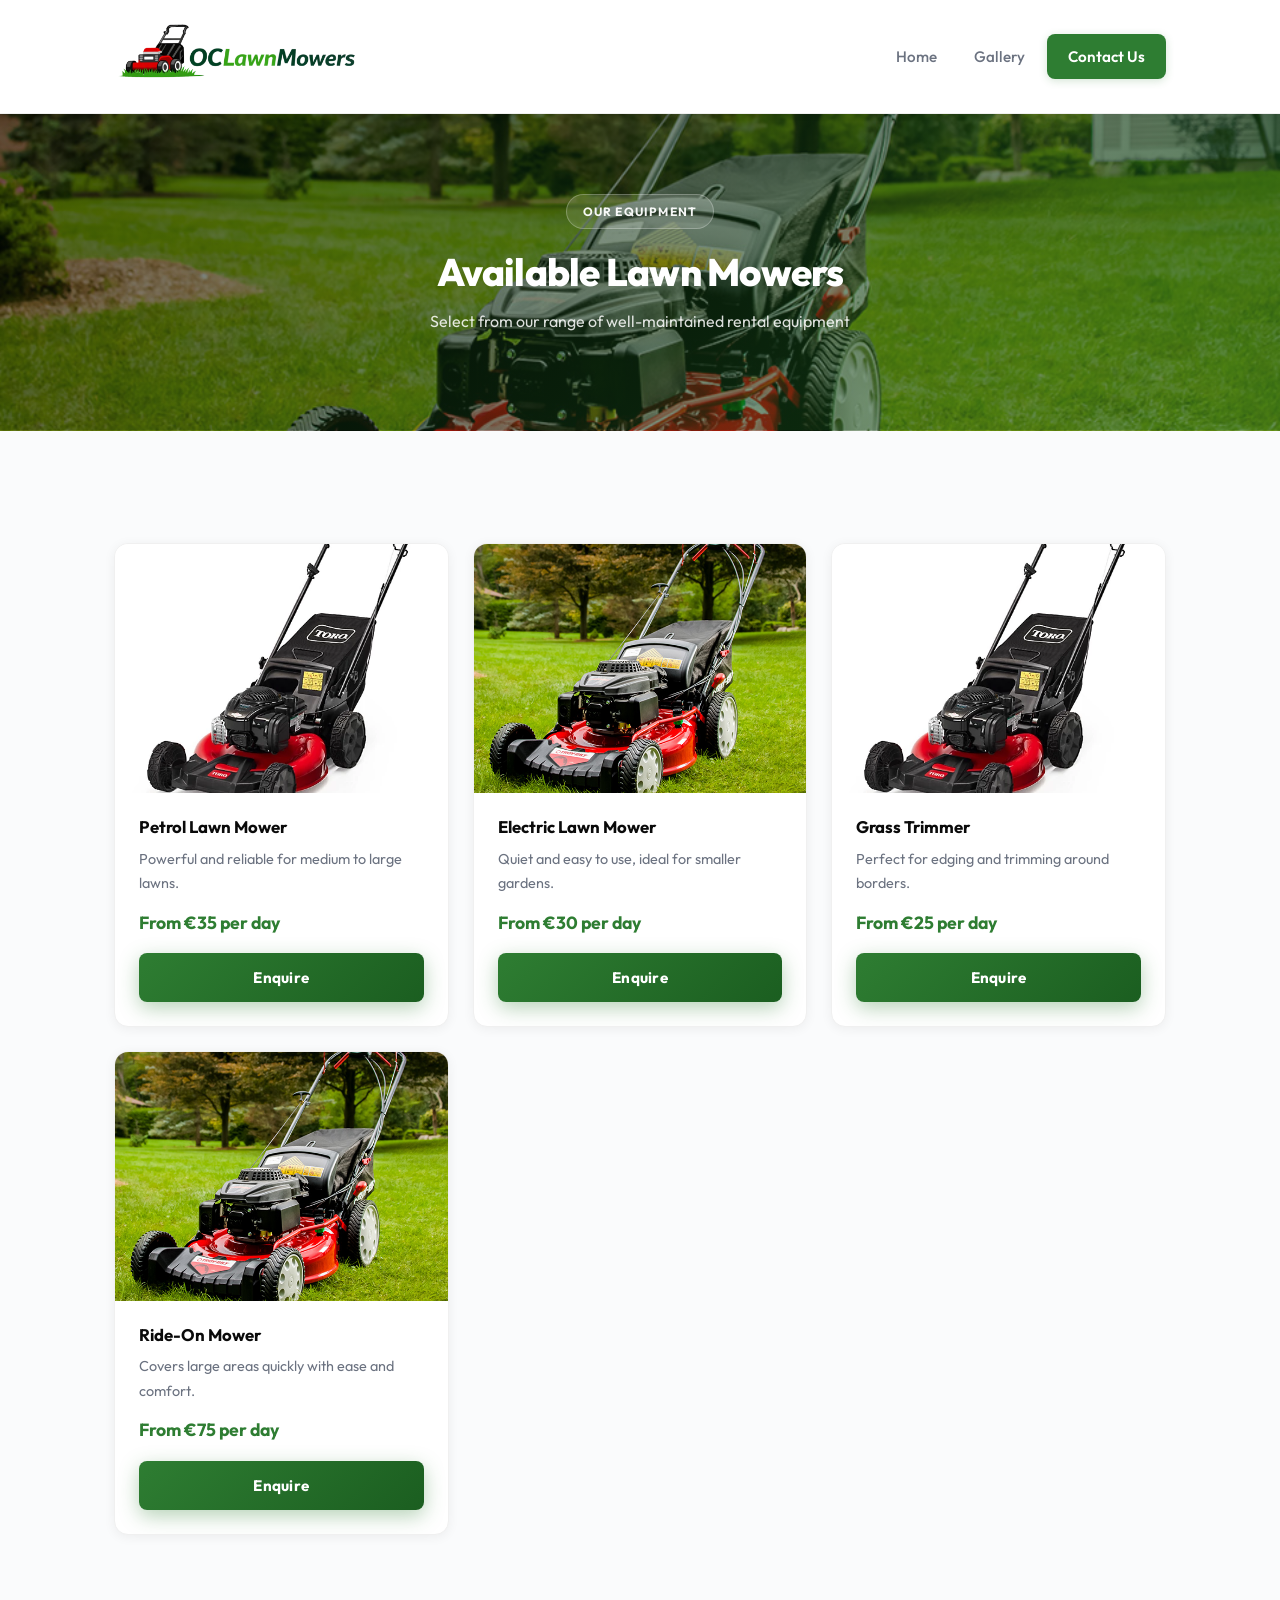
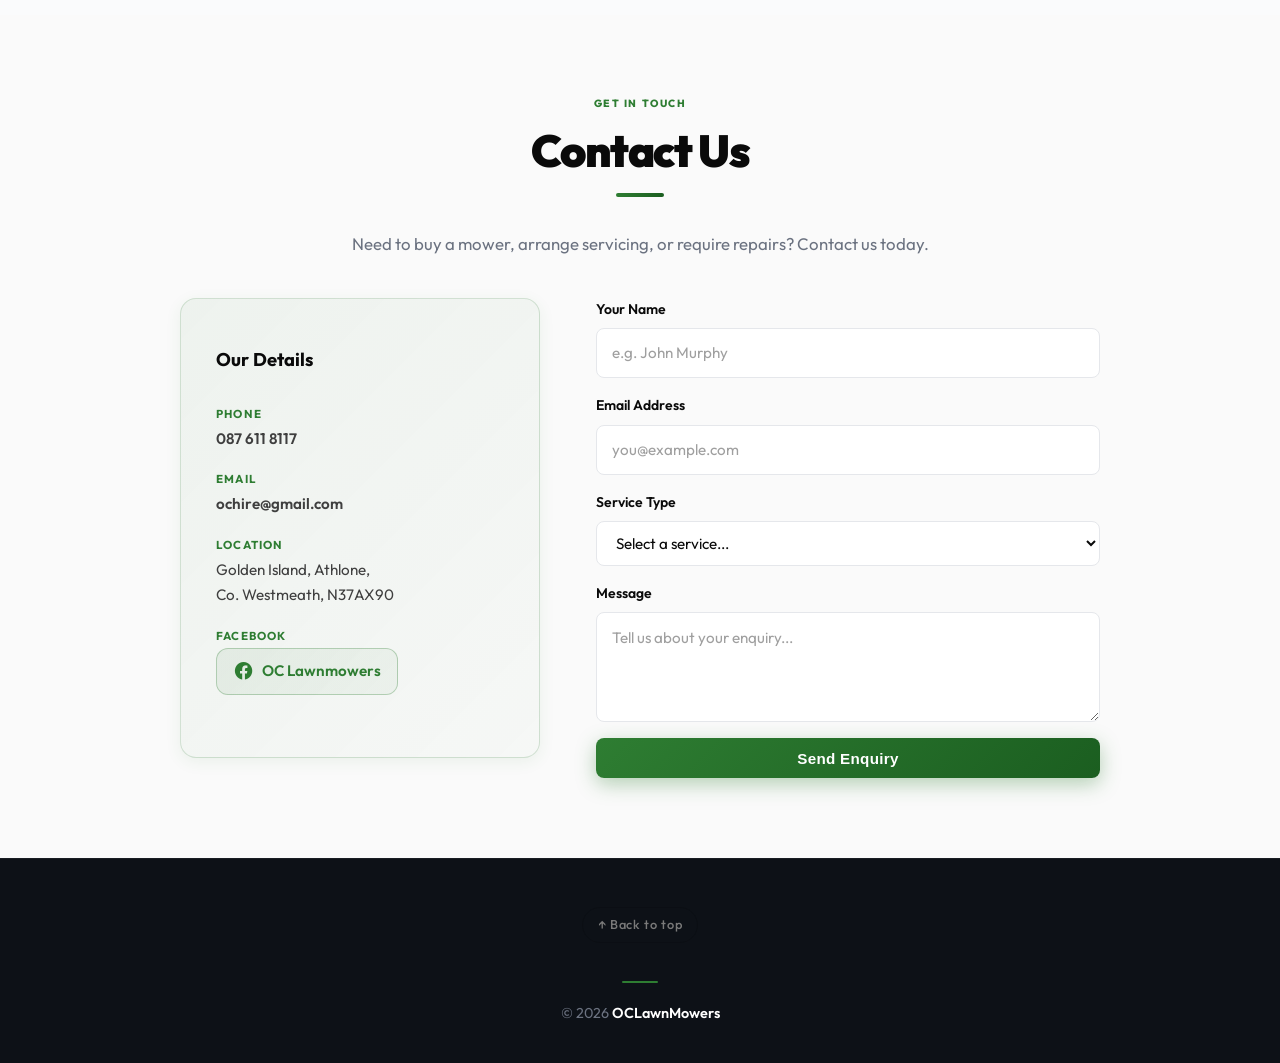
==== commit c6c73a59: "Fixed inconsistency" ====
--- a/rentals.html
+++ b/rentals.html
@@ -9,6 +9,7 @@
     <link rel="preconnect" href="https://fonts.gstatic.com" crossorigin />
     <link href="https://fonts.googleapis.com/css2?family=Outfit:wght@400;500;600;700;800&display=swap" rel="stylesheet" />
     <link rel="stylesheet" href="style.css" />
+    <link rel="stylesheet" href="https://unpkg.com/boxicons@2.1.4/css/boxicons.min.css" />
   </head>
   <body>
     <!-- NAV -->
@@ -19,6 +20,7 @@
         </div>
         <div class="nav-links">
           <a href="index.html">Home</a>
+          <a href="index.html#gallery">Gallery</a>
           <a href="#contact" class="btn nav-btn">Contact Us</a>
         </div>
         <button class="hamburger" aria-label="Toggle menu">
@@ -88,7 +90,7 @@
         <h2>Contact Us</h2>
         <div class="section-divider"></div>
         <p class="section-text">
-          Contact us to check availability and rental details.
+          Need to buy a mower, arrange servicing, or require repairs? Contact us today.
         </p>
 
         <div class="contact-grid">
@@ -102,9 +104,17 @@
               <strong>Email</strong>
               <span><a href="mailto:ochire@gmail.com" style="color:inherit;text-decoration:none;">ochire@gmail.com</a></span>
             </div>
+            <div class="contact-info-item">
+              <strong>Location</strong>
+              <span>Golden Island, Athlone,<br>Co. Westmeath, N37AX90</span>
+            </div>
+            <div class="contact-info-item">
+              <strong>Facebook</strong>
+              <span><a href="https://www.facebook.com/p/OC-Lawnmowers-100057313306274/" target="_blank" rel="noopener noreferrer" class="social-link"><i class='bx bxl-facebook-circle'></i> OC Lawnmowers</a></span>
+            </div>
           </div>
 
-          <form class="contact-form" action="#" method="post">
+          <form class="contact-form" action="https://formspree.io/f/mqenpzbr" method="post">
             <div class="form-group">
               <label for="name">Your Name</label>
               <input type="text" id="name" name="name" placeholder="e.g. John Murphy" required />
@@ -114,18 +124,17 @@
               <input type="email" id="email" name="email" placeholder="you@example.com" required />
             </div>
             <div class="form-group">
-              <label for="equipment">Equipment of Interest</label>
-              <select id="equipment" name="equipment">
-                <option value="">Select an option...</option>
-                <option>Petrol Lawn Mower</option>
-                <option>Electric Lawn Mower</option>
-                <option>Grass Trimmer</option>
-                <option>Ride-On Mower</option>
+              <label for="service">Service Type</label>
+              <select id="service" name="service">
+                <option value="">Select a service...</option>
+                <option>Equipment Sales</option>
+                <option>Professional Servicing</option>
+                <option>Repairs</option>
               </select>
             </div>
             <div class="form-group">
               <label for="message">Message</label>
-              <textarea id="message" name="message" placeholder="Any questions or details about your rental?"></textarea>
+              <textarea id="message" name="message" placeholder="Tell us about your enquiry..."></textarea>
             </div>
             <button type="submit" class="btn primary">Send Enquiry</button>
           </form>
--- a/style.css
+++ b/style.css
@@ -69,7 +69,7 @@
 }
 
 .logo img {
-  height: 56px;
+  height: 72px;
   width: auto;
 }
 
@@ -396,6 +396,99 @@
 }
 
 /* =========================
+   GALLERY
+========================= */
+.gallery-grid {
+  display: grid;
+  grid-template-columns: repeat(auto-fit, minmax(180px, 1fr));
+  gap: 1rem;
+  margin-top: 2rem;
+}
+
+.gallery-item {
+  margin: 0;
+  border-radius: 16px;
+  overflow: hidden;
+  background: #ffffff;
+  border: 1px solid rgba(46, 125, 50, 0.08);
+  box-shadow: 0 6px 20px rgba(0, 0, 0, 0.06);
+  aspect-ratio: 1 / 1;
+}
+
+.gallery-item {
+  cursor: zoom-in;
+}
+
+.gallery-item img {
+  width: 100%;
+  height: 100%;
+  object-fit: cover;
+  display: block;
+  transition: transform 0.35s ease, filter 0.35s ease;
+}
+
+.gallery-item:hover img {
+  transform: scale(1.05);
+  filter: saturate(1.05) contrast(1.02);
+}
+
+.lightbox {
+  position: fixed;
+  inset: 0;
+  background: rgba(10, 10, 10, 0.9);
+  display: flex;
+  align-items: center;
+  justify-content: center;
+  padding: 1.5rem;
+  opacity: 0;
+  visibility: hidden;
+  pointer-events: none;
+  transition: opacity 0.25s ease, visibility 0.25s ease;
+  z-index: 500;
+}
+
+.lightbox.open {
+  opacity: 1;
+  visibility: visible;
+  pointer-events: auto;
+}
+
+.lightbox-image {
+  max-width: min(1100px, 95vw);
+  max-height: 90vh;
+  width: auto;
+  height: auto;
+  border-radius: 18px;
+  box-shadow: 0 24px 80px rgba(0, 0, 0, 0.4);
+  transform: scale(0.96);
+  transition: transform 0.25s ease;
+}
+
+.lightbox.open .lightbox-image {
+  transform: scale(1);
+}
+
+.lightbox-close {
+  position: absolute;
+  top: 1rem;
+  right: 1rem;
+  width: 44px;
+  height: 44px;
+  border-radius: 999px;
+  border: 1px solid rgba(255, 255, 255, 0.2);
+  background: rgba(255, 255, 255, 0.1);
+  color: #ffffff;
+  font-size: 2rem;
+  line-height: 1;
+  cursor: pointer;
+  transition: all 0.2s ease;
+}
+
+.lightbox-close:hover {
+  background: rgba(255, 255, 255, 0.18);
+}
+
+/* =========================
    FEATURES LIST
 ========================= */
 .features {
@@ -458,7 +551,7 @@
   text-align: center;
   padding: 5.5rem 1.5rem;
   background: linear-gradient(135deg, rgba(0, 0, 0, 0.65) 0%, rgba(27, 94, 32, 0.52) 100%),
-    url("images/1.jpg") center / cover no-repeat;
+    url("images/gallery23.jpg") center / cover no-repeat;
   color: #ffffff;
 }
 
@@ -891,6 +984,10 @@
     padding: 0.6rem 0.8rem;
   }
 
+  .logo img {
+    height: 58px;
+  }
+
   .nav-links.open {
     display: flex;
   }
